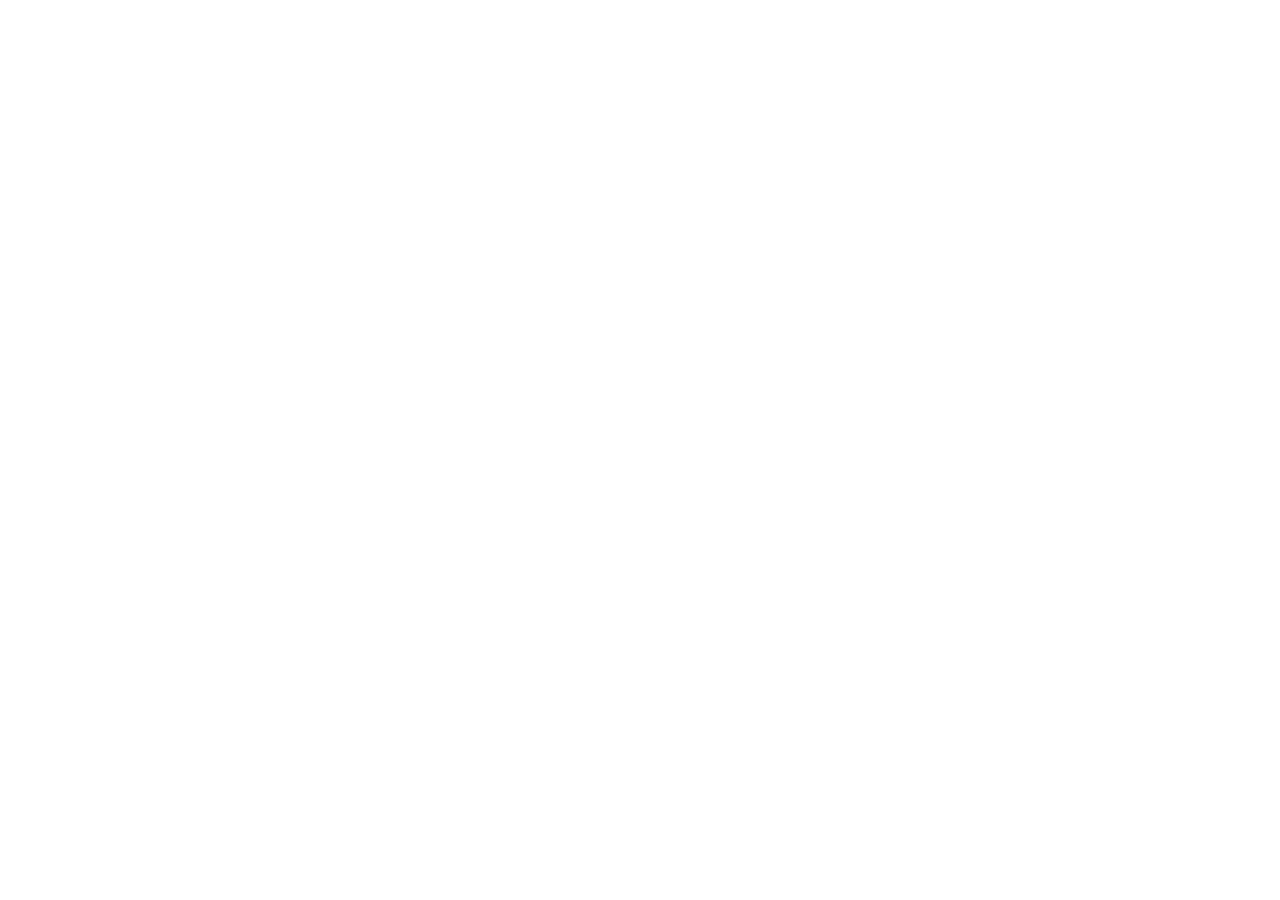
==== index.html @ 4c998320 "Limpia archivos base" ====
<!DOCTYPE html>
<html lang="es">
<head>
  <meta charset="UTF-8">
  <meta name="viewport" content="width=device-width, initial-scale=1.0">
  <title>ApexDroid</title>
  <link rel="stylesheet" href="css/styles.css">
  <script src="js/main.js" defer></script>
</head>
<body>
  <a class="skip-link" href="#contenido">Saltar al contenido</a>

  <header class="site-header"></header>

  <main id="contenido"></main>

  <footer class="site-footer"></footer>
</body>
</html>
---- css/styles.css ----
* {
  box-sizing: border-box;
}

html {
  scroll-behavior: smooth;
}

body {
  margin: 0;
}

.skip-link {
  position: absolute;
  left: -9999px;
}

.skip-link:focus {
  left: 1rem;
  top: 1rem;
  z-index: 10;
}
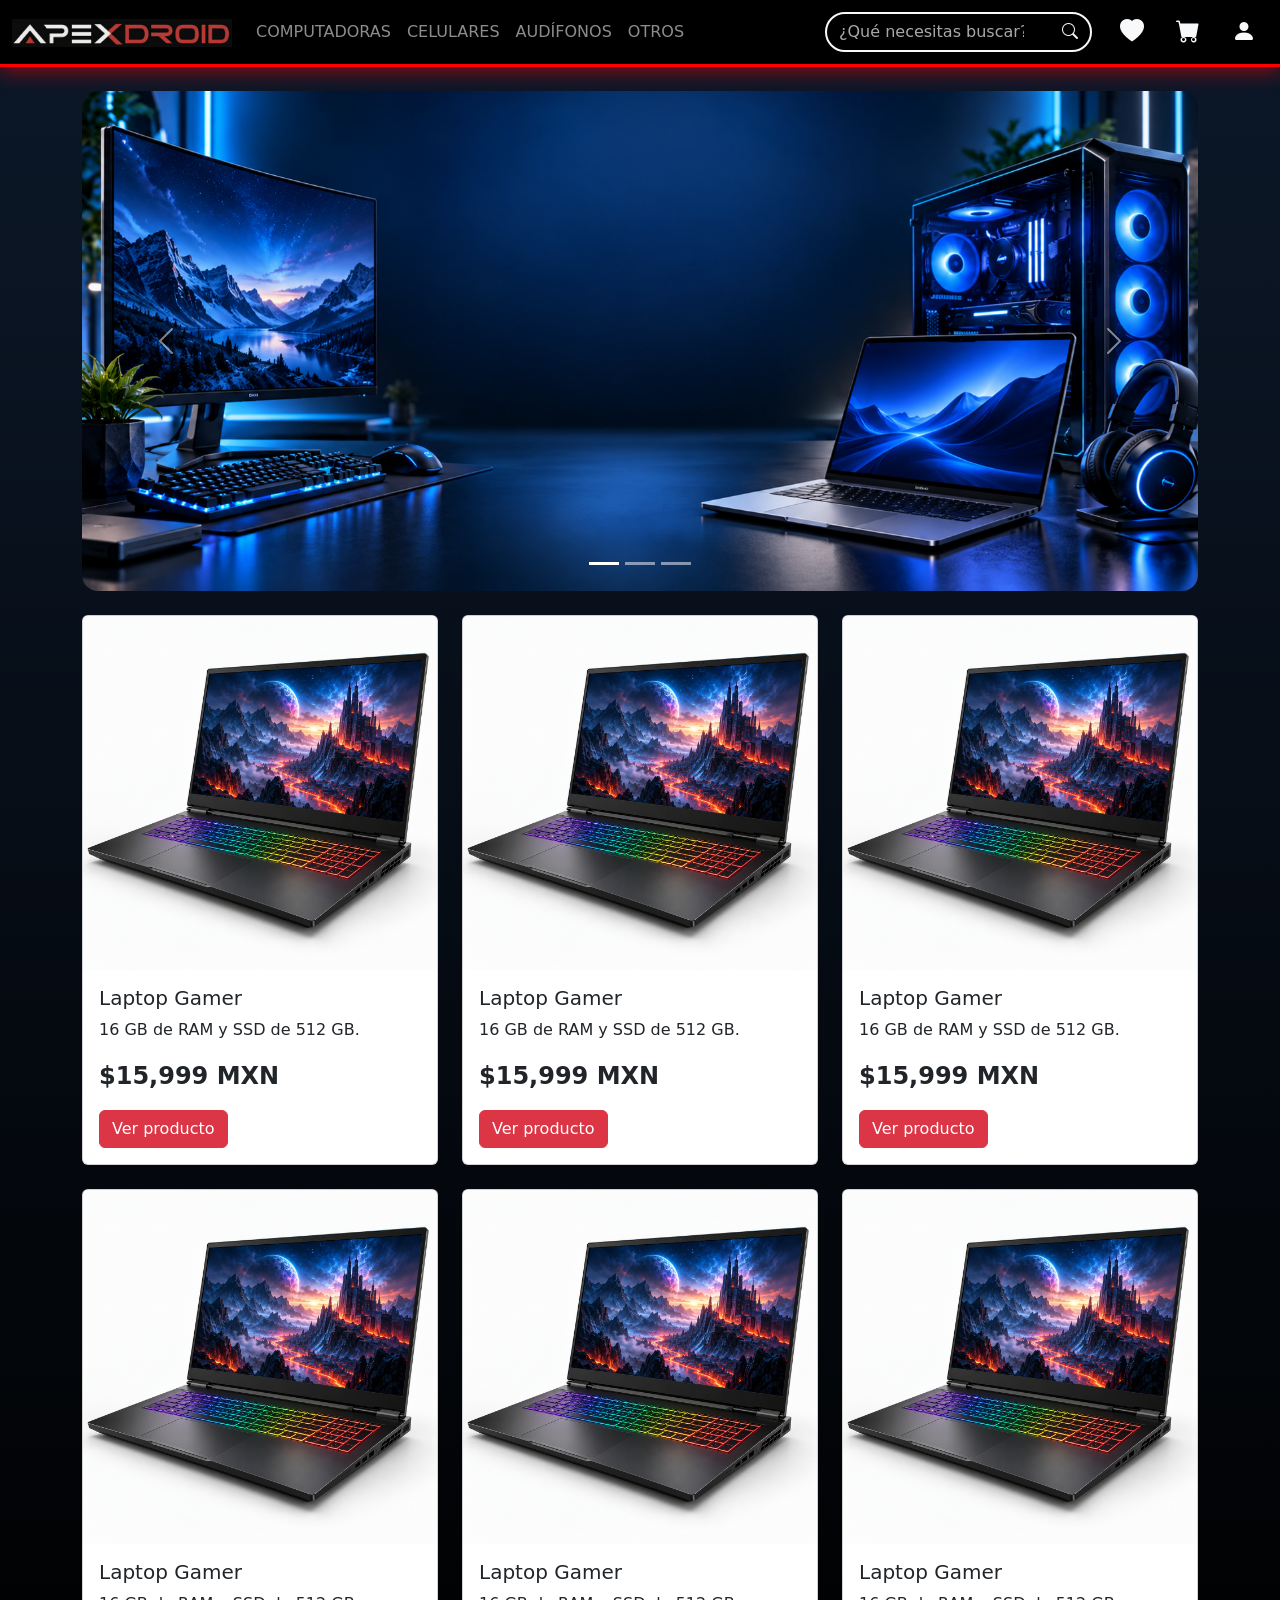
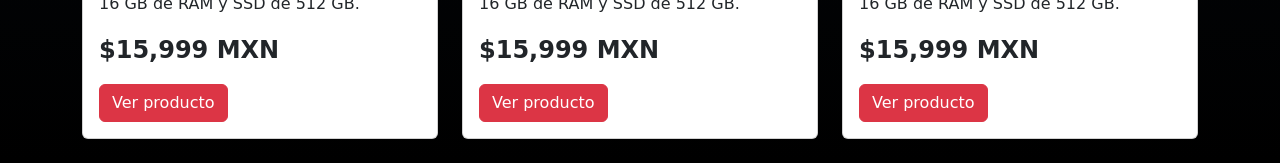
==== commit 816236a9: "subiendo mi parte..." ====
--- a/index.html
+++ b/index.html
@@ -3,17 +3,239 @@
 <head>
   <meta charset="UTF-8">
   <meta name="viewport" content="width=device-width, initial-scale=1.0">
-  <title>ApexDroid</title>
+  <title>Productos | ApexDroid</title>
+  <link href="https://cdn.jsdelivr.net/npm/bootstrap@5.3.8/dist/css/bootstrap.min.css" rel="stylesheet">
+  <link rel="stylesheet" href="https://cdn.jsdelivr.net/npm/bootstrap-icons@1.13.1/font/bootstrap-icons.min.css">
   <link rel="stylesheet" href="css/styles.css">
-  <script src="js/main.js" defer></script>
+  <link rel="stylesheet" href="css/principal.css">
+  <link rel="stylesheet" href="css/producto.css">
+  <link rel="stylesheet" href="css/carrito.css">
+  <link rel="stylesheet" href="css/direccion.css">
+  <link rel="stylesheet" href="css/metodo-pago.css">
+  <link rel="stylesheet" href="css/favoritos.css">
+  <link rel="stylesheet" href="css/cuenta.css">
 </head>
-<body>
-  <a class="skip-link" href="#contenido">Saltar al contenido</a>
-
-  <header class="site-header"></header>
-
-  <main id="contenido"></main>
-
-  <footer class="site-footer"></footer>
+<body class="pagina-principal">
+
+  <!-- Encabezado y menú -->
+  <header class="encabezado sticky-top">
+    <nav class="navbar navbar-expand-lg" data-bs-theme="dark">
+      <div class="container-fluid">
+
+        <a class="navbar-brand" href="index.html">
+          <img src="assets/img/logo.png" alt="ApexDroid" width="220">
+        </a>
+
+        <button class="navbar-toggler" type="button" data-bs-toggle="collapse" data-bs-target="#menuPrincipal">
+          <span class="navbar-toggler-icon"></span>
+        </button>
+
+        <div class="collapse navbar-collapse" id="menuPrincipal">
+
+          <div class="navbar-nav">
+            <button type="button" class="nav-link">COMPUTADORAS</button>
+            <button type="button" class="nav-link">CELULARES</button>
+            <button type="button" class="nav-link">AUDÍFONOS</button>
+            <button type="button" class="nav-link">OTROS</button>
+          </div>
+
+          <form class="d-flex ms-lg-auto my-3 my-lg-0" id="formulario-busqueda">
+            <div class="input-group flex-nowrap border border-2 border-light rounded-pill">
+              <input class="form-control bg-transparent text-white border-0 rounded-start-pill"
+                     type="search"
+                     id="buscar-producto"
+                     placeholder="¿Qué necesitas buscar?">
+              <button class="btn btn-outline-light border-0 rounded-end-pill" type="submit">
+                <i class="bi bi-search"></i>
+              </button>
+            </div>
+          </form>
+
+          <div class="d-flex align-items-center gap-2 ms-xl-3">
+
+            <button class="btn btn-outline-light border-0 fs-4"
+                    type="button"
+                    id="btn-favoritos"
+                    data-bs-toggle="modal"
+                    data-bs-target="#miVentana"
+                    onclick="abrir('ventanas/favoritos.html')">
+              <i class="bi bi-heart-fill"></i>
+            </button>
+
+            <button class="btn btn-outline-light border-0 fs-4"
+                    type="button"
+                    id="btn-carrito"
+                    data-bs-toggle="modal"
+                    data-bs-target="#miVentana"
+                    onclick="abrir('ventanas/carrito.html')">
+              <i class="bi bi-cart-fill"></i>
+            </button>
+
+            <button class="btn btn-outline-light border-0 fs-4"
+                    type="button"
+                    id="btn-cuenta"
+                    data-bs-toggle="modal"
+                    data-bs-target="#miVentana"
+                    onclick="abrir('ventanas/cuenta.html')">
+              <i class="bi bi-person-fill"></i>
+            </button>
+
+          </div>
+        </div>
+      </div>
+    </nav>
+  </header>
+
+  <main id="contenido">
+
+    <!-- Carrusel principal -->
+    <section class="container my-4">
+      <div id="carruselPrincipal" class="carousel slide">
+
+        <div class="carousel-indicators">
+          <button type="button" data-bs-target="#carruselPrincipal" data-bs-slide-to="0" class="active"></button>
+          <button type="button" data-bs-target="#carruselPrincipal" data-bs-slide-to="1"></button>
+          <button type="button" data-bs-target="#carruselPrincipal" data-bs-slide-to="2"></button>
+        </div>
+
+        <div class="carousel-inner rounded-4">
+          <div class="carousel-item active">
+            <img src="assets/img/img1carrusel.png" class="d-block w-100" alt="Promoción 1">
+          </div>
+          <div class="carousel-item">
+            <img src="assets/img/img2carrusel.png" class="d-block w-100" alt="Promoción 2">
+          </div>
+          <div class="carousel-item">
+            <img src="assets/img/img3carrusel.png" class="d-block w-100" alt="Promoción 3">
+          </div>
+        </div>
+
+        <button class="carousel-control-prev" type="button" data-bs-target="#carruselPrincipal" data-bs-slide="prev">
+          <span class="carousel-control-prev-icon"></span>
+        </button>
+
+        <button class="carousel-control-next" type="button" data-bs-target="#carruselPrincipal" data-bs-slide="next">
+          <span class="carousel-control-next-icon"></span>
+        </button>
+
+      </div>
+    </section>
+
+    <nav id="categorias">
+    </nav>
+
+    <!-- Sección de productos -->
+    <section id="productos" class="container my-4">
+
+      <div class="row row-cols-1 row-cols-md-2 row-cols-lg-3 g-4">
+
+        <div class="col">
+          <div class="card h-100">
+            <img src="assets/img/productos/producto1.png" class="card-img-top" alt="Laptop Gamer">
+            <div class="card-body">
+              <h5 class="card-title">Laptop Gamer</h5>
+              <p class="card-text">16 GB de RAM y SSD de 512 GB.</p>
+              <p class="fs-4 fw-bold">$15,999 MXN</p>
+              <button type="button" class="btn btn-danger">Ver producto</button>
+            </div>
+          </div>
+        </div>
+
+        <div class="col">
+          <div class="card h-100">
+            <img src="assets/img/productos/producto1.png" class="card-img-top" alt="Laptop Gamer">
+            <div class="card-body">
+              <h5 class="card-title">Laptop Gamer</h5>
+              <p class="card-text">16 GB de RAM y SSD de 512 GB.</p>
+              <p class="fs-4 fw-bold">$15,999 MXN</p>
+              <button type="button" class="btn btn-danger">Ver producto</button>
+            </div>
+          </div>
+        </div>
+
+        <div class="col">
+          <div class="card h-100">
+            <img src="assets/img/productos/producto1.png" class="card-img-top" alt="Laptop Gamer">
+            <div class="card-body">
+              <h5 class="card-title">Laptop Gamer</h5>
+              <p class="card-text">16 GB de RAM y SSD de 512 GB.</p>
+              <p class="fs-4 fw-bold">$15,999 MXN</p>
+              <button type="button" class="btn btn-danger">Ver producto</button>
+            </div>
+          </div>
+        </div>
+
+        <div class="col">
+          <div class="card h-100">
+            <img src="assets/img/productos/producto1.png" class="card-img-top" alt="Laptop Gamer">
+            <div class="card-body">
+              <h5 class="card-title">Laptop Gamer</h5>
+              <p class="card-text">16 GB de RAM y SSD de 512 GB.</p>
+              <p class="fs-4 fw-bold">$15,999 MXN</p>
+              <button type="button" class="btn btn-danger">Ver producto</button>
+            </div>
+          </div>
+        </div>
+
+        <div class="col">
+          <div class="card h-100">
+            <img src="assets/img/productos/producto1.png" class="card-img-top" alt="Laptop Gamer">
+            <div class="card-body">
+              <h5 class="card-title">Laptop Gamer</h5>
+              <p class="card-text">16 GB de RAM y SSD de 512 GB.</p>
+              <p class="fs-4 fw-bold">$15,999 MXN</p>
+              <button type="button" class="btn btn-danger">Ver producto</button>
+            </div>
+          </div>
+        </div>
+
+        <div class="col">
+          <div class="card h-100">
+            <img src="assets/img/productos/producto1.png" class="card-img-top" alt="Laptop Gamer">
+            <div class="card-body">
+              <h5 class="card-title">Laptop Gamer</h5>
+              <p class="card-text">16 GB de RAM y SSD de 512 GB.</p>
+              <p class="fs-4 fw-bold">$15,999 MXN</p>
+              <button type="button" class="btn btn-danger">Ver producto</button>
+            </div>
+          </div>
+        </div>
+
+      </div>
+    </section>
+
+    <section id="computadoras">
+    </section>
+
+    <section id="perifericos">
+    </section>
+
+    <!-- Modal de Bootstrap para mostrar las ventanas -->
+    <div id="ventanas">
+      <div class="modal fade" id="miVentana" tabindex="-1">
+        <div class="modal-dialog modal-xl modal-dialog-centered">
+          <div class="modal-content ventana">
+            <div class="text-end">
+              <button type="button" class="btn-close" data-bs-dismiss="modal"></button>
+            </div>
+            <iframe id="marco" src="" width="100%" height="500"></iframe>
+          </div>
+        </div>
+      </div>
+    </div>
+
+  </main>
+
+  <footer class="pie-pagina">
+  </footer>
+
+  <script src="https://cdn.jsdelivr.net/npm/bootstrap@5.3.8/dist/js/bootstrap.bundle.min.js"></script>
+  <script src="js/main.js"></script>
+  <script src="js/producto.js"></script>
+  <script src="js/carrito.js"></script>
+  <script src="js/direccion.js"></script>
+  <script src="js/metodo-pago.js"></script>
+  <script src="js/favoritos.js"></script>
+  <script src="js/cuenta.js"></script>
 </body>
 </html>
--- a/css/styles.css
+++ b/css/styles.css
@@ -1,22 +1,54 @@
-* {
-  box-sizing: border-box;
-}
+:root {
+  --color-fondo-azul: #0c1829;
+  --color-fondo-negro: #000;
+  --color-blanco: #fff;
+  --color-gris-claro: #e5e5e5;
 
-html {
-  scroll-behavior: smooth;
+  --color-rojo: #b30000;
+  --color-rojo-hover: #8a0000;
+  --color-rojo-brillo: #ff0000;
+
+  --color-azul: #2563eb;
+  --color-azul-hover: #1d4ed8;
+  --color-azul-neon: #001aff;
+  --color-azul-marino: #000b5c;
+
+  --color-texto-blanco: #fff;
+  --color-texto-oscuro: #111;
+  --color-texto-gris: #666;
+  --color-borde-gris: #ccc;
+
+  --color-azul-claro: #dbe7fb;
+  --color-precio-oferta: #f97300;
+  --color-entrega: #008a3e;
+  --color-fondo-panel: #f0f0f0;
+  --color-texto-gris-claro: #b8b8b8;
+
+  --fuente-principal: system-ui, -apple-system, sans-serif;
 }
 
 body {
   margin: 0;
+  min-height: 100vh;
+  background: linear-gradient(
+    180deg,
+    var(--color-fondo-azul),
+    var(--color-fondo-negro)
+  );
+  color: var(--color-texto-blanco);
+  font-family: var(--fuente-principal);
 }
 
-.skip-link {
-  position: absolute;
-  left: -9999px;
+/* Encabezado superior */
+.encabezado {
+  background-color: var(--color-fondo-negro);
+  border-bottom: 3px solid var(--color-rojo-brillo);
+  box-shadow: 0 5px 18px rgba(255, 0, 0, 0.5);
 }
 
-.skip-link:focus {
-  left: 1rem;
-  top: 1rem;
-  z-index: 10;
+.ventana {
+  background-color: var(--color-blanco);
+  color: var(--color-texto-oscuro);
+  border-radius: 20px;
+  padding: 20px;
 }
--- a/css/principal.css
+++ b/css/principal.css
@@ -0,0 +1,7 @@
+.pagina-principal {
+}
+
+#carruselPrincipal .carousel-item img {
+  height: 500px;
+  object-fit: cover;
+}
--- a/css/producto.css
+++ b/css/producto.css
@@ -0,0 +1,2 @@
+.ventana-producto {
+}
--- a/css/carrito.css
+++ b/css/carrito.css
@@ -0,0 +1,2 @@
+.ventana-carrito {
+}
--- a/css/direccion.css
+++ b/css/direccion.css
@@ -0,0 +1,2 @@
+.ventana-direccion {
+}
--- a/css/metodo-pago.css
+++ b/css/metodo-pago.css
@@ -0,0 +1,2 @@
+.ventana-metodo-pago {
+}
--- a/css/favoritos.css
+++ b/css/favoritos.css
@@ -0,0 +1,2 @@
+.ventana-favoritos {
+}
--- a/css/cuenta.css
+++ b/css/cuenta.css
@@ -0,0 +1,2 @@
+.ventana-cuenta {
+}
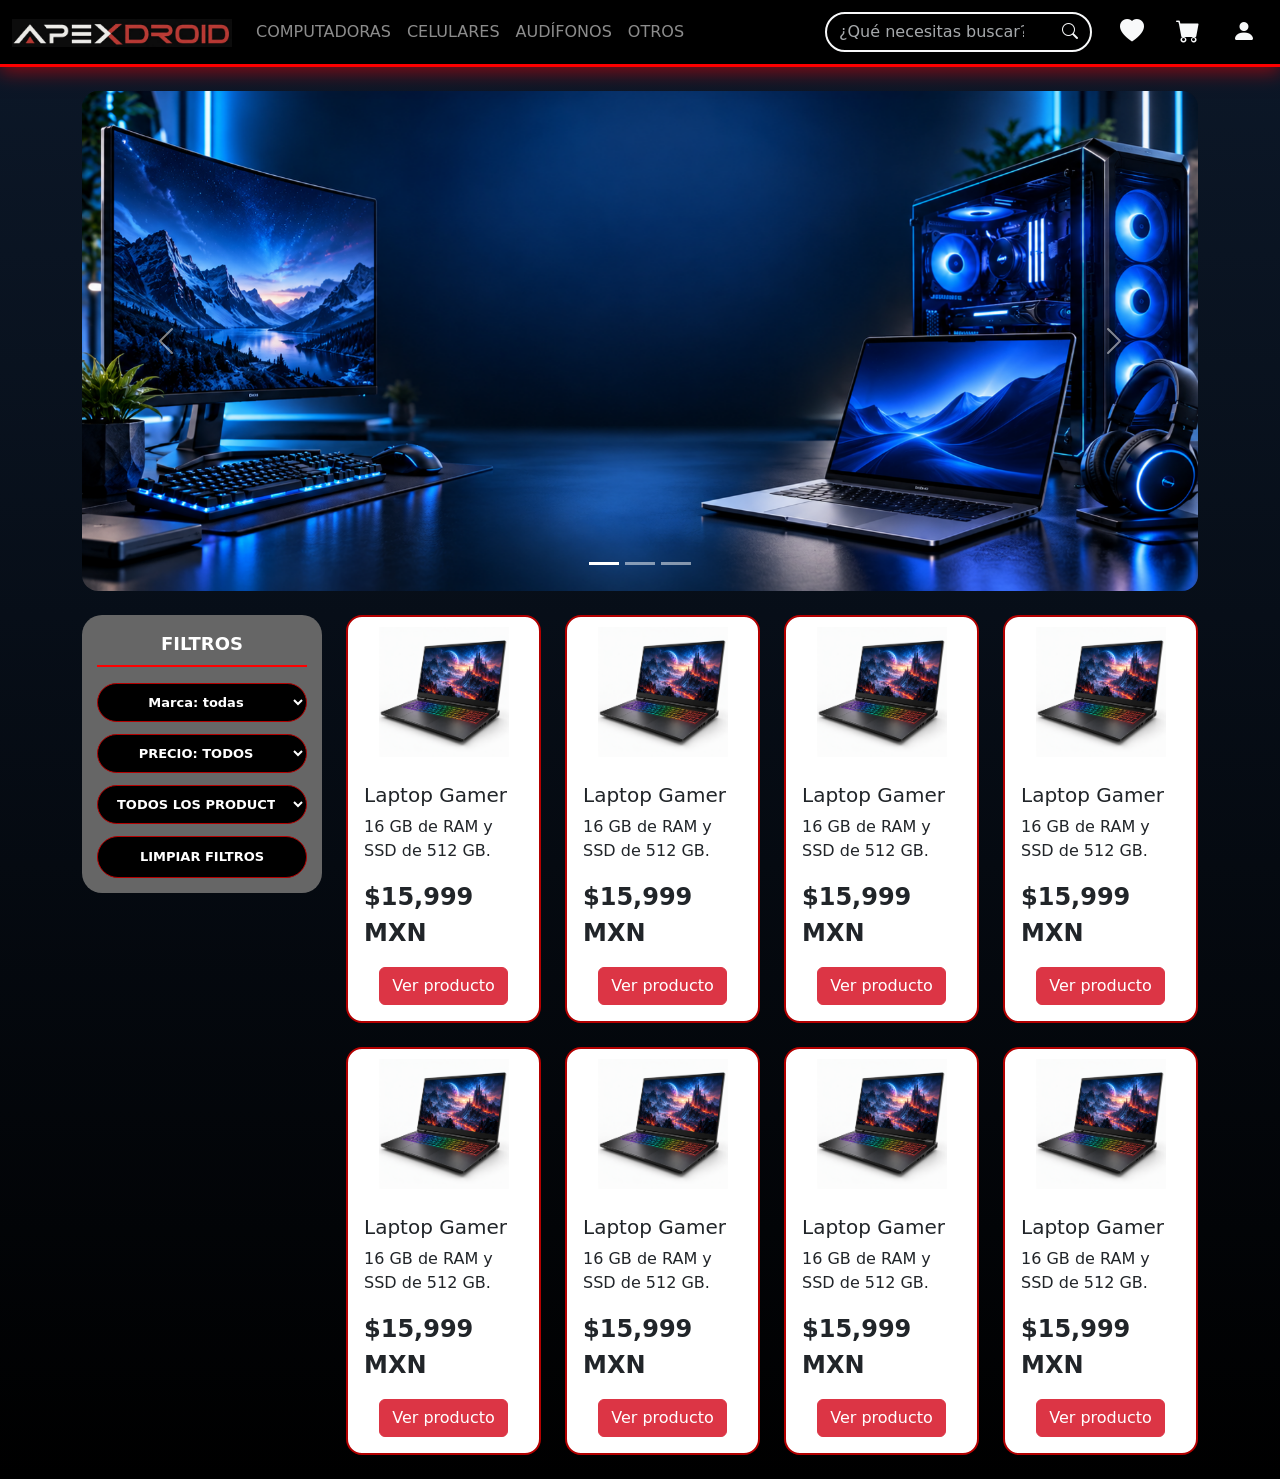
==== commit 52037033: "acomodando filtros y ventana de cuenta..." ====
--- a/index.html
+++ b/index.html
@@ -8,12 +8,6 @@
   <link rel="stylesheet" href="https://cdn.jsdelivr.net/npm/bootstrap-icons@1.13.1/font/bootstrap-icons.min.css">
   <link rel="stylesheet" href="css/styles.css">
   <link rel="stylesheet" href="css/principal.css">
-  <link rel="stylesheet" href="css/producto.css">
-  <link rel="stylesheet" href="css/carrito.css">
-  <link rel="stylesheet" href="css/direccion.css">
-  <link rel="stylesheet" href="css/metodo-pago.css">
-  <link rel="stylesheet" href="css/favoritos.css">
-  <link rel="stylesheet" href="css/cuenta.css">
 </head>
 <body class="pagina-principal">
 
@@ -121,13 +115,71 @@
       </div>
     </section>
 
+    <section id="productos" class="container my-4 d-lg-flex gap-4 align-items-start">
+
     <nav id="categorias">
+      <div class="titulo-filtro">FILTROS</div>
+
+      <!--Aqui vamos a agrear los filtros-->
+
+      <!--Marca-->  
+
+      <select class="btn-filtro" id="filtro-marca">
+        <option value="todos">Marca: todas</option>
+        <option value="asus">ASUS</option>
+        <option value="lenovo">LENOVO</option>
+        <option value="nvidia">NVIDIA</option>
+        <option value="corsair">CORSAIR</option>
+      </select>
+
+      <!--PRECIO-->
+
+      <select class="btn-filtro" id="filtro-precio">
+        <option value="todos">PRECIO: TODOS</option>
+        <option value="bajo">Menos de $5,000</option>
+        <option value="medio">$5,000 - $15,000</option>
+        <option value="alto">Más de $15,000</option>
+      </select>
+
+
+      <!--Oferta-->
+
+      <select class="btn-filtro" id="filtro-oferta">
+        <option value="">TODOS LOS PRODUCTOS</option>
+        <option value="">CON DESCUENTO</option>
+      </select>
+
+      <button type="button" class="btn-filtro">LIMPIAR FILTROS</button>
     </nav>
 
     <!-- Sección de productos -->
-    <section id="productos" class="container my-4">
-
-      <div class="row row-cols-1 row-cols-md-2 row-cols-lg-3 g-4">
+    
+
+      <div class="row row-cols-1 row-cols-md-2 row-cols-lg-4 g-4">
+
+        <div class="col">
+          <div class="card h-100">
+            <img src="assets/img/productos/producto1.png" class="card-img-top" alt="Laptop Gamer">
+            <div class="card-body">
+              <h5 class="card-title">Laptop Gamer</h5>
+              <p class="card-text">16 GB de RAM y SSD de 512 GB.</p>
+              <p class="fs-4 fw-bold">$15,999 MXN</p>
+              <button type="button" class="btn btn-danger">Ver producto</button>
+            </div>
+          </div>
+        </div>
+
+        <div class="col">
+          <div class="card h-100">
+            <img src="assets/img/productos/producto1.png" class="card-img-top" alt="Laptop Gamer">
+            <div class="card-body">
+              <h5 class="card-title">Laptop Gamer</h5>
+              <p class="card-text">16 GB de RAM y SSD de 512 GB.</p>
+              <p class="fs-4 fw-bold">$15,999 MXN</p>
+              <button type="button" class="btn btn-danger">Ver producto</button>
+            </div>
+          </div>
+        </div>
 
         <div class="col">
           <div class="card h-100">
@@ -218,7 +270,7 @@
             <div class="text-end">
               <button type="button" class="btn-close" data-bs-dismiss="modal"></button>
             </div>
-            <iframe id="marco" src="" width="100%" height="500"></iframe>
+            <iframe id="marco" src="" width="100%" height="560"></iframe>
           </div>
         </div>
       </div>
@@ -231,11 +283,5 @@
 
   <script src="https://cdn.jsdelivr.net/npm/bootstrap@5.3.8/dist/js/bootstrap.bundle.min.js"></script>
   <script src="js/main.js"></script>
-  <script src="js/producto.js"></script>
-  <script src="js/carrito.js"></script>
-  <script src="js/direccion.js"></script>
-  <script src="js/metodo-pago.js"></script>
-  <script src="js/favoritos.js"></script>
-  <script src="js/cuenta.js"></script>
 </body>
 </html>
--- a/css/styles.css
+++ b/css/styles.css
@@ -47,7 +47,7 @@
 }
 
 .ventana {
-  background-color: var(--color-blanco);
+  background: var(--color-blanco);
   color: var(--color-texto-oscuro);
   border-radius: 20px;
   padding: 20px;
--- a/css/principal.css
+++ b/css/principal.css
@@ -5,3 +5,59 @@
   height: 500px;
   object-fit: cover;
 }
+
+
+#categorias{
+    background-color: var(--color-texto-gris);
+    border-radius: 20px;
+    padding: 15px;
+    width: 240px;
+    display: flex;
+    flex-direction: column;
+    gap: 12px;
+    
+}
+
+.titulo-filtro{
+    color: var(--color-texto-blanco);
+    font-size: 18px;
+    font-weight: bold;
+    text-align: center;
+    border-bottom: 2px solid var(--color-rojo-brillo);
+    padding-bottom: 8px;
+    margin-bottom: 4px;
+}
+
+.btn-filtro{
+    background-color: var(--color-fondo-negro);
+    color: var(--color-texto-blanco);
+    border: 1.5px solid var(--color-rojo);
+    border-radius: 50px;
+    padding: 10px 15px;
+    font-weight: bold;
+    font-size: 13px;
+    text-align: center;
+}
+
+#productos .card-img-top {
+  height: 150px;
+  object-fit: contain;
+  padding: 10px;
+}
+
+#productos .card-body .btn{
+    display: block;
+    margin: 0 auto;
+}
+
+#productos .card {
+  border: 2px solid var(--color-rojo);
+  border-radius: 16px;
+  transition: 0.3s;
+}
+
+#productos .card:hover {
+  transform: translateY(-6px);
+  box-shadow: 0 8px 20px var(--color-rojo-brillo);
+  border-color: var(--color-rojo-brillo);
+}
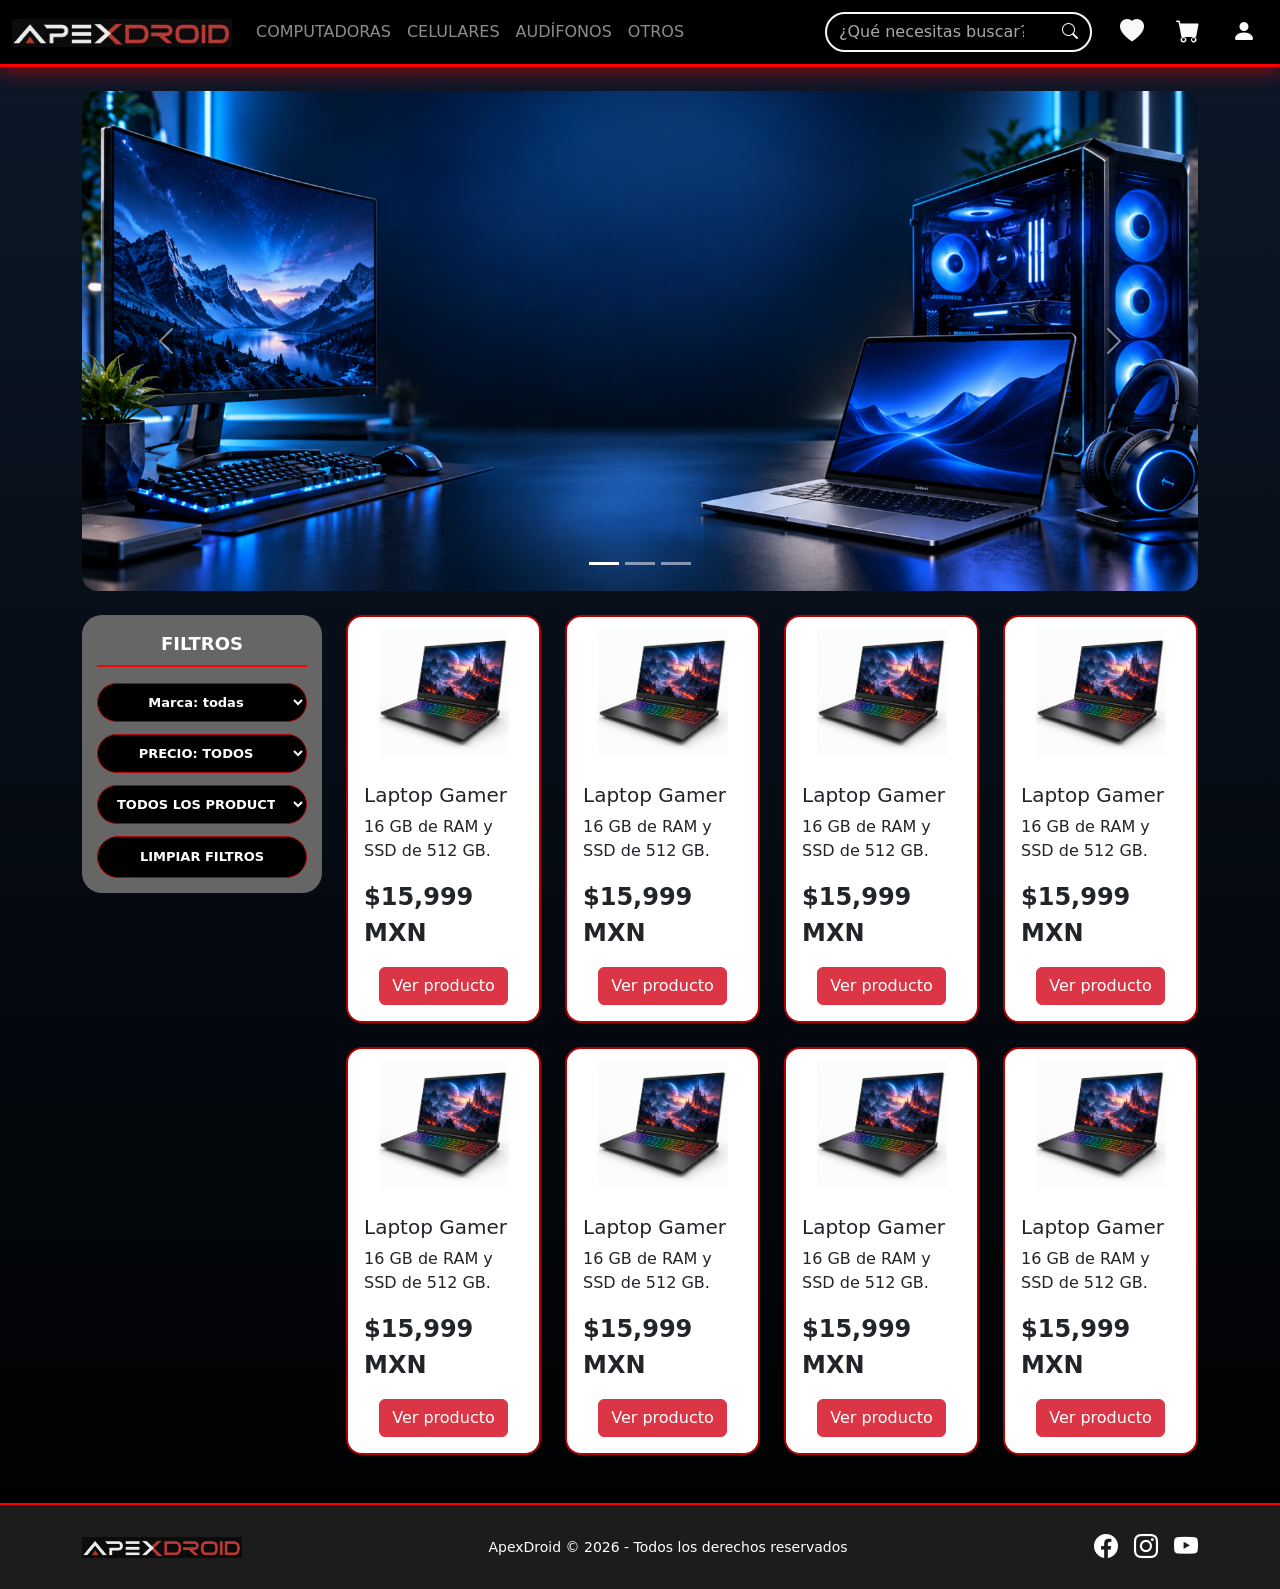
==== commit ba52c43b: "terminando mis pantallas..." ====
--- a/index.html
+++ b/index.html
@@ -2,48 +2,48 @@
 <html lang="es">
 <head>
   <meta charset="UTF-8">
-  <meta name="viewport" content="width=device-width, initial-scale=1.0">
+    <meta name="viewport" content="width=device-width, initial-scale=1.0">
   <title>Productos | ApexDroid</title>
   <link href="https://cdn.jsdelivr.net/npm/bootstrap@5.3.8/dist/css/bootstrap.min.css" rel="stylesheet">
-  <link rel="stylesheet" href="https://cdn.jsdelivr.net/npm/bootstrap-icons@1.13.1/font/bootstrap-icons.min.css">
+    <link rel="stylesheet" href="https://cdn.jsdelivr.net/npm/bootstrap-icons@1.13.1/font/bootstrap-icons.min.css">
   <link rel="stylesheet" href="css/styles.css">
   <link rel="stylesheet" href="css/principal.css">
 </head>
 <body class="pagina-principal">
 
-  <!-- Encabezado y menú -->
   <header class="encabezado sticky-top">
-    <nav class="navbar navbar-expand-lg" data-bs-theme="dark">
+      <nav class="navbar navbar-expand-lg" data-bs-theme="dark">
       <div class="container-fluid">
 
         <a class="navbar-brand" href="index.html">
-          <img src="assets/img/logo.png" alt="ApexDroid" width="220">
+            <img src="assets/img/logo.png" alt="ApexDroid" width="220">
         </a>
 
         <button class="navbar-toggler" type="button" data-bs-toggle="collapse" data-bs-target="#menuPrincipal">
-          <span class="navbar-toggler-icon"></span>
+            <span class="navbar-toggler-icon"></span>
         </button>
 
-        <div class="collapse navbar-collapse" id="menuPrincipal">
+          <div class="collapse navbar-collapse" id="menuPrincipal">
 
           <div class="navbar-nav">
-            <button type="button" class="nav-link">COMPUTADORAS</button>
+              <button type="button" class="nav-link">COMPUTADORAS</button>
             <button type="button" class="nav-link">CELULARES</button>
-            <button type="button" class="nav-link">AUDÍFONOS</button>
+              <button type="button" class="nav-link">AUDÍFONOS</button>
             <button type="button" class="nav-link">OTROS</button>
           </div>
 
           <form class="d-flex ms-lg-auto my-3 my-lg-0" id="formulario-busqueda">
-            <div class="input-group flex-nowrap border border-2 border-light rounded-pill">
+              <div class="input-group flex-nowrap border border-2 border-light rounded-pill">
               <input class="form-control bg-transparent text-white border-0 rounded-start-pill"
                      type="search"
                      id="buscar-producto"
                      placeholder="¿Qué necesitas buscar?">
-              <button class="btn btn-outline-light border-0 rounded-end-pill" type="submit">
+                <button class="btn btn-outline-light border-0 rounded-end-pill" type="submit">
                 <i class="bi bi-search"></i>
               </button>
             </div>
           </form>
+
 
           <div class="d-flex align-items-center gap-2 ms-xl-3">
 
@@ -53,10 +53,10 @@
                     data-bs-toggle="modal"
                     data-bs-target="#miVentana"
                     onclick="abrir('ventanas/favoritos.html')">
-              <i class="bi bi-heart-fill"></i>
+                <i class="bi bi-heart-fill"></i>
             </button>
 
-            <button class="btn btn-outline-light border-0 fs-4"
+              <button class="btn btn-outline-light border-0 fs-4"
                     type="button"
                     id="btn-carrito"
                     data-bs-toggle="modal"
@@ -71,7 +71,7 @@
                     data-bs-toggle="modal"
                     data-bs-target="#miVentana"
                     onclick="abrir('ventanas/cuenta.html')">
-              <i class="bi bi-person-fill"></i>
+                <i class="bi bi-person-fill"></i>
             </button>
 
           </div>
@@ -80,54 +80,55 @@
     </nav>
   </header>
 
+
   <main id="contenido">
 
-    <!-- Carrusel principal -->
     <section class="container my-4">
-      <div id="carruselPrincipal" class="carousel slide">
+        <div id="carruselPrincipal" class="carousel slide">
 
         <div class="carousel-indicators">
-          <button type="button" data-bs-target="#carruselPrincipal" data-bs-slide-to="0" class="active"></button>
+            <button type="button" data-bs-target="#carruselPrincipal" data-bs-slide-to="0" class="active"></button>
           <button type="button" data-bs-target="#carruselPrincipal" data-bs-slide-to="1"></button>
-          <button type="button" data-bs-target="#carruselPrincipal" data-bs-slide-to="2"></button>
+            <button type="button" data-bs-target="#carruselPrincipal" data-bs-slide-to="2"></button>
         </div>
 
         <div class="carousel-inner rounded-4">
           <div class="carousel-item active">
-            <img src="assets/img/img1carrusel.png" class="d-block w-100" alt="Promoción 1">
+              <img src="assets/img/img1carrusel.png" class="d-block w-100" alt="Promoción 1">
+          </div>
+            <div class="carousel-item">
+            <img src="assets/img/img2carrusel.png" class="d-block w-100" alt="Promoción 2">
           </div>
           <div class="carousel-item">
-            <img src="assets/img/img2carrusel.png" class="d-block w-100" alt="Promoción 2">
-          </div>
-          <div class="carousel-item">
-            <img src="assets/img/img3carrusel.png" class="d-block w-100" alt="Promoción 3">
-          </div>
-        </div>
-
-        <button class="carousel-control-prev" type="button" data-bs-target="#carruselPrincipal" data-bs-slide="prev">
+              <img src="assets/img/img3carrusel.png" class="d-block w-100" alt="Promoción 3">
+          </div>
+        </div>
+
+          <button class="carousel-control-prev" type="button" data-bs-target="#carruselPrincipal" data-bs-slide="prev">
           <span class="carousel-control-prev-icon"></span>
         </button>
 
         <button class="carousel-control-next" type="button" data-bs-target="#carruselPrincipal" data-bs-slide="next">
-          <span class="carousel-control-next-icon"></span>
+            <span class="carousel-control-next-icon"></span>
         </button>
 
       </div>
     </section>
 
+
     <section id="productos" class="container my-4 d-lg-flex gap-4 align-items-start">
 
     <nav id="categorias">
-      <div class="titulo-filtro">FILTROS</div>
+        <div class="titulo-filtro">FILTROS</div>
 
       <!--Aqui vamos a agrear los filtros-->
 
       <!--Marca-->  
 
       <select class="btn-filtro" id="filtro-marca">
-        <option value="todos">Marca: todas</option>
+          <option value="todos">Marca: todas</option>
         <option value="asus">ASUS</option>
-        <option value="lenovo">LENOVO</option>
+          <option value="lenovo">LENOVO</option>
         <option value="nvidia">NVIDIA</option>
         <option value="corsair">CORSAIR</option>
       </select>
@@ -136,20 +137,20 @@
 
       <select class="btn-filtro" id="filtro-precio">
         <option value="todos">PRECIO: TODOS</option>
-        <option value="bajo">Menos de $5,000</option>
+          <option value="bajo">Menos de $5,000</option>
         <option value="medio">$5,000 - $15,000</option>
-        <option value="alto">Más de $15,000</option>
+          <option value="alto">Más de $15,000</option>
       </select>
 
 
       <!--Oferta-->
 
       <select class="btn-filtro" id="filtro-oferta">
-        <option value="">TODOS LOS PRODUCTOS</option>
+          <option value="">TODOS LOS PRODUCTOS</option>
         <option value="">CON DESCUENTO</option>
       </select>
 
-      <button type="button" class="btn-filtro">LIMPIAR FILTROS</button>
+        <button type="button" class="btn-filtro">LIMPIAR FILTROS</button>
     </nav>
 
     <!-- Sección de productos -->
@@ -158,13 +159,75 @@
       <div class="row row-cols-1 row-cols-md-2 row-cols-lg-4 g-4">
 
         <div class="col">
+            <div class="card h-100">
+            <img src="assets/img/productos/producto1.png" class="card-img-top" alt="Laptop Gamer">
+              <div class="card-body">
+              <h5 class="card-title">Laptop Gamer</h5>
+                <p class="card-text">16 GB de RAM y SSD de 512 GB.</p>
+              <p class="fs-4 fw-bold">$15,999 MXN</p>
+              <button type="button" class="btn btn-danger" data-bs-toggle="modal" data-bs-target="#miVentana" onclick="abrir('ventanas/producto.html')">Ver producto</button>
+            </div>
+          </div>
+        </div>
+
+        <div class="col">
           <div class="card h-100">
-            <img src="assets/img/productos/producto1.png" class="card-img-top" alt="Laptop Gamer">
+              <img src="assets/img/productos/producto1.png" class="card-img-top" alt="Laptop Gamer">
+            <div class="card-body">
+                <h5 class="card-title">Laptop Gamer</h5>
+              <p class="card-text">16 GB de RAM y SSD de 512 GB.</p>
+              <p class="fs-4 fw-bold">$15,999 MXN</p>
+                <button type="button" class="btn btn-danger" data-bs-toggle="modal" data-bs-target="#miVentana" onclick="abrir('ventanas/producto.html')">Ver producto</button>
+            </div>
+          </div>
+        </div>
+
+
+        <div class="col">
+          <div class="card h-100">
+            <img src="assets/img/productos/producto1.png" class="card-img-top" alt="Laptop Gamer">
+              <div class="card-body">
+              <h5 class="card-title">Laptop Gamer</h5>
+              <p class="card-text">16 GB de RAM y SSD de 512 GB.</p>
+                <p class="fs-4 fw-bold">$15,999 MXN</p>
+              <button type="button" class="btn btn-danger" data-bs-toggle="modal" data-bs-target="#miVentana" onclick="abrir('ventanas/producto.html')">Ver producto</button>
+            </div>
+          </div>
+        </div>
+
+        <div class="col">
+            <div class="card h-100">
+            <img src="assets/img/productos/producto1.png" class="card-img-top" alt="Laptop Gamer">
+            <div class="card-body">
+                <h5 class="card-title">Laptop Gamer</h5>
+              <p class="card-text">16 GB de RAM y SSD de 512 GB.</p>
+                <p class="fs-4 fw-bold">$15,999 MXN</p>
+              <button type="button" class="btn btn-danger" data-bs-toggle="modal" data-bs-target="#miVentana" onclick="abrir('ventanas/producto.html')">Ver producto</button>
+            </div>
+          </div>
+        </div>
+
+
+        <div class="col">
+          <div class="card h-100">
+              <img src="assets/img/productos/producto1.png" class="card-img-top" alt="Laptop Gamer">
             <div class="card-body">
               <h5 class="card-title">Laptop Gamer</h5>
-              <p class="card-text">16 GB de RAM y SSD de 512 GB.</p>
+                <p class="card-text">16 GB de RAM y SSD de 512 GB.</p>
               <p class="fs-4 fw-bold">$15,999 MXN</p>
-              <button type="button" class="btn btn-danger">Ver producto</button>
+              <button type="button" class="btn btn-danger" data-bs-toggle="modal" data-bs-target="#miVentana" onclick="abrir('ventanas/producto.html')">Ver producto</button>
+            </div>
+          </div>
+        </div>
+
+        <div class="col">
+            <div class="card h-100">
+            <img src="assets/img/productos/producto1.png" class="card-img-top" alt="Laptop Gamer">
+              <div class="card-body">
+              <h5 class="card-title">Laptop Gamer</h5>
+              <p class="card-text">16 GB de RAM y SSD de 512 GB.</p>
+                <p class="fs-4 fw-bold">$15,999 MXN</p>
+              <button type="button" class="btn btn-danger" data-bs-toggle="modal" data-bs-target="#miVentana" onclick="abrir('ventanas/producto.html')">Ver producto</button>
             </div>
           </div>
         </div>
@@ -172,83 +235,23 @@
         <div class="col">
           <div class="card h-100">
             <img src="assets/img/productos/producto1.png" class="card-img-top" alt="Laptop Gamer">
+              <div class="card-body">
+                <h5 class="card-title">Laptop Gamer</h5>
+              <p class="card-text">16 GB de RAM y SSD de 512 GB.</p>
+              <p class="fs-4 fw-bold">$15,999 MXN</p>
+                <button type="button" class="btn btn-danger" data-bs-toggle="modal" data-bs-target="#miVentana" onclick="abrir('ventanas/producto.html')">Ver producto</button>
+            </div>
+          </div>
+        </div>
+
+        <div class="col">
+            <div class="card h-100">
+            <img src="assets/img/productos/producto1.png" class="card-img-top" alt="Laptop Gamer">
             <div class="card-body">
-              <h5 class="card-title">Laptop Gamer</h5>
-              <p class="card-text">16 GB de RAM y SSD de 512 GB.</p>
-              <p class="fs-4 fw-bold">$15,999 MXN</p>
-              <button type="button" class="btn btn-danger">Ver producto</button>
-            </div>
-          </div>
-        </div>
-
-        <div class="col">
-          <div class="card h-100">
-            <img src="assets/img/productos/producto1.png" class="card-img-top" alt="Laptop Gamer">
-            <div class="card-body">
-              <h5 class="card-title">Laptop Gamer</h5>
-              <p class="card-text">16 GB de RAM y SSD de 512 GB.</p>
-              <p class="fs-4 fw-bold">$15,999 MXN</p>
-              <button type="button" class="btn btn-danger">Ver producto</button>
-            </div>
-          </div>
-        </div>
-
-        <div class="col">
-          <div class="card h-100">
-            <img src="assets/img/productos/producto1.png" class="card-img-top" alt="Laptop Gamer">
-            <div class="card-body">
-              <h5 class="card-title">Laptop Gamer</h5>
-              <p class="card-text">16 GB de RAM y SSD de 512 GB.</p>
-              <p class="fs-4 fw-bold">$15,999 MXN</p>
-              <button type="button" class="btn btn-danger">Ver producto</button>
-            </div>
-          </div>
-        </div>
-
-        <div class="col">
-          <div class="card h-100">
-            <img src="assets/img/productos/producto1.png" class="card-img-top" alt="Laptop Gamer">
-            <div class="card-body">
-              <h5 class="card-title">Laptop Gamer</h5>
-              <p class="card-text">16 GB de RAM y SSD de 512 GB.</p>
-              <p class="fs-4 fw-bold">$15,999 MXN</p>
-              <button type="button" class="btn btn-danger">Ver producto</button>
-            </div>
-          </div>
-        </div>
-
-        <div class="col">
-          <div class="card h-100">
-            <img src="assets/img/productos/producto1.png" class="card-img-top" alt="Laptop Gamer">
-            <div class="card-body">
-              <h5 class="card-title">Laptop Gamer</h5>
-              <p class="card-text">16 GB de RAM y SSD de 512 GB.</p>
-              <p class="fs-4 fw-bold">$15,999 MXN</p>
-              <button type="button" class="btn btn-danger">Ver producto</button>
-            </div>
-          </div>
-        </div>
-
-        <div class="col">
-          <div class="card h-100">
-            <img src="assets/img/productos/producto1.png" class="card-img-top" alt="Laptop Gamer">
-            <div class="card-body">
-              <h5 class="card-title">Laptop Gamer</h5>
-              <p class="card-text">16 GB de RAM y SSD de 512 GB.</p>
-              <p class="fs-4 fw-bold">$15,999 MXN</p>
-              <button type="button" class="btn btn-danger">Ver producto</button>
-            </div>
-          </div>
-        </div>
-
-        <div class="col">
-          <div class="card h-100">
-            <img src="assets/img/productos/producto1.png" class="card-img-top" alt="Laptop Gamer">
-            <div class="card-body">
-              <h5 class="card-title">Laptop Gamer</h5>
-              <p class="card-text">16 GB de RAM y SSD de 512 GB.</p>
-              <p class="fs-4 fw-bold">$15,999 MXN</p>
-              <button type="button" class="btn btn-danger">Ver producto</button>
+                <h5 class="card-title">Laptop Gamer</h5>
+              <p class="card-text">16 GB de RAM y SSD de 512 GB.</p>
+                <p class="fs-4 fw-bold">$15,999 MXN</p>
+              <button type="button" class="btn btn-danger" data-bs-toggle="modal" data-bs-target="#miVentana" onclick="abrir('ventanas/producto.html')">Ver producto</button>
             </div>
           </div>
         </div>
@@ -262,13 +265,13 @@
     <section id="perifericos">
     </section>
 
-    <!-- Modal de Bootstrap para mostrar las ventanas -->
+
     <div id="ventanas">
-      <div class="modal fade" id="miVentana" tabindex="-1">
+        <div class="modal fade" id="miVentana" tabindex="-1">
         <div class="modal-dialog modal-xl modal-dialog-centered">
-          <div class="modal-content ventana">
+            <div class="modal-content ventana">
             <div class="text-end">
-              <button type="button" class="btn-close" data-bs-dismiss="modal"></button>
+                <button type="button" class="btn-close" data-bs-dismiss="modal"></button>
             </div>
             <iframe id="marco" src="" width="100%" height="560"></iframe>
           </div>
@@ -278,10 +281,24 @@
 
   </main>
 
-  <footer class="pie-pagina">
+
+  <footer class="pie-pagina py-4 mt-5">
+      <div class="container d-flex flex-wrap align-items-center justify-content-between">
+      <a href="index.html">
+          <img src="assets/img/logo.png" alt="ApexDroid" width="160">
+      </a>
+
+      <p class="small mb-0">ApexDroid &copy; 2026 - Todos los derechos reservados</p>
+
+        <div class="d-flex gap-3 fs-4">
+        <a href="https://www.facebook.com/" target="_blank"><i class="bi bi-facebook"></i></a>
+          <a href="https://www.instagram.com/" target="_blank"><i class="bi bi-instagram"></i></a>
+        <a href="https://www.youtube.com/" target="_blank"><i class="bi bi-youtube"></i></a>
+      </div>
+    </div>
   </footer>
 
   <script src="https://cdn.jsdelivr.net/npm/bootstrap@5.3.8/dist/js/bootstrap.bundle.min.js"></script>
-  <script src="js/main.js"></script>
+    <script src="js/main.js"></script>
 </body>
 </html>
--- a/css/styles.css
+++ b/css/styles.css
@@ -1,54 +1,83 @@
-:root {
+:root{
   --color-fondo-azul: #0c1829;
   --color-fondo-negro: #000;
+    --color-footer: #1c1c1c;
   --color-blanco: #fff;
   --color-gris-claro: #e5e5e5;
 
+
   --color-rojo: #b30000;
-  --color-rojo-hover: #8a0000;
+    --color-rojo-hover: #8a0000;
   --color-rojo-brillo: #ff0000;
 
   --color-azul: #2563eb;
   --color-azul-hover: #1d4ed8;
-  --color-azul-neon: #001aff;
+    --color-azul-neon: #001aff;
   --color-azul-marino: #000b5c;
+
 
   --color-texto-blanco: #fff;
   --color-texto-oscuro: #111;
-  --color-texto-gris: #666;
+    --color-texto-gris: #666;
   --color-borde-gris: #ccc;
 
   --color-azul-claro: #dbe7fb;
   --color-precio-oferta: #f97300;
-  --color-entrega: #008a3e;
+    --color-entrega: #008a3e;
   --color-fondo-panel: #f0f0f0;
   --color-texto-gris-claro: #b8b8b8;
 
   --fuente-principal: system-ui, -apple-system, sans-serif;
+
 }
+
 
 body {
   margin: 0;
-  min-height: 100vh;
+    min-height: 100vh; /*Hace que el fondo ocupe toda la altura de la ventana*/
   background: linear-gradient(
     180deg,
     var(--color-fondo-azul),
     var(--color-fondo-negro)
   );
   color: var(--color-texto-blanco);
-  font-family: var(--fuente-principal);
+    font-family: var(--fuente-principal);
 }
 
-/* Encabezado superior */
-.encabezado {
+
+/*Encabezado superior*/
+.encabezado{
   background-color: var(--color-fondo-negro);
-  border-bottom: 3px solid var(--color-rojo-brillo);
+    border-bottom: 3px solid var(--color-rojo-brillo);
   box-shadow: 0 5px 18px rgba(255, 0, 0, 0.5);
 }
 
 .ventana {
-  background: var(--color-blanco);
+    background: var(--color-blanco);
   color: var(--color-texto-oscuro);
   border-radius: 20px;
-  padding: 20px;
+    padding: 20px;
 }
+
+
+.pie-pagina{
+  background-color: var(--color-footer);
+    border-top: 2px solid var(--color-rojo-brillo);
+}
+
+.pie-pagina a i {
+    color: var(--color-texto-blanco);
+  transition: 0.3s;
+}
+
+.pie-pagina .bi-facebook:hover{
+  color: #1877f2;
+}
+
+.pie-pagina .bi-instagram:hover {
+    color: #e1306c;
+}
+
+.pie-pagina .bi-youtube:hover{
+  color: #ff0000;
+}
--- a/css/principal.css
+++ b/css/principal.css
@@ -1,18 +1,18 @@
 .pagina-principal {
 }
 
-#carruselPrincipal .carousel-item img {
+#carruselPrincipal .carousel-item img{
   height: 500px;
-  object-fit: cover;
+    object-fit: cover;
 }
 
 
 #categorias{
     background-color: var(--color-texto-gris);
-    border-radius: 20px;
+  border-radius: 20px;
     padding: 15px;
-    width: 240px;
-    display: flex;
+    min-width: 240px;
+  display: flex;
     flex-direction: column;
     gap: 12px;
     
@@ -20,44 +20,63 @@
 
 .titulo-filtro{
     color: var(--color-texto-blanco);
-    font-size: 18px;
+  font-size: 18px;
     font-weight: bold;
     text-align: center;
-    border-bottom: 2px solid var(--color-rojo-brillo);
+  border-bottom: 2px solid var(--color-rojo-brillo);
     padding-bottom: 8px;
-    margin-bottom: 4px;
+  margin-bottom: 4px;
 }
 
-.btn-filtro{
+.btn-filtro {
     background-color: var(--color-fondo-negro);
     color: var(--color-texto-blanco);
-    border: 1.5px solid var(--color-rojo);
+  border: 1.5px solid var(--color-rojo);
     border-radius: 50px;
-    padding: 10px 15px;
+  padding: 10px 15px;
     font-weight: bold;
     font-size: 13px;
-    text-align: center;
+  text-align: center;
 }
 
-#productos .card-img-top {
+
+#productos .card-img-top{
   height: 150px;
-  object-fit: contain;
+    object-fit: contain;
   padding: 10px;
 }
 
 #productos .card-body .btn{
     display: block;
-    margin: 0 auto;
+  margin: 0 auto;
 }
 
 #productos .card {
-  border: 2px solid var(--color-rojo);
+    border: 2px solid var(--color-rojo);
   border-radius: 16px;
-  transition: 0.3s;
+    transition: 0.3s;
 }
 
-#productos .card:hover {
+#productos .card:hover{
   transform: translateY(-6px);
-  box-shadow: 0 8px 20px var(--color-rojo-brillo);
+    box-shadow: 0 8px 20px var(--color-rojo-brillo);
   border-color: var(--color-rojo-brillo);
-}+}
+
+
+@media (max-width: 991px){
+  #categorias {
+      width: 100%;
+    margin-bottom: 20px;
+  }
+
+  #carruselPrincipal .carousel-item img{
+    height: 230px;
+  }
+
+  .pie-pagina .container {
+      flex-direction: column;
+    gap: 12px;
+      text-align: center;
+  }
+}
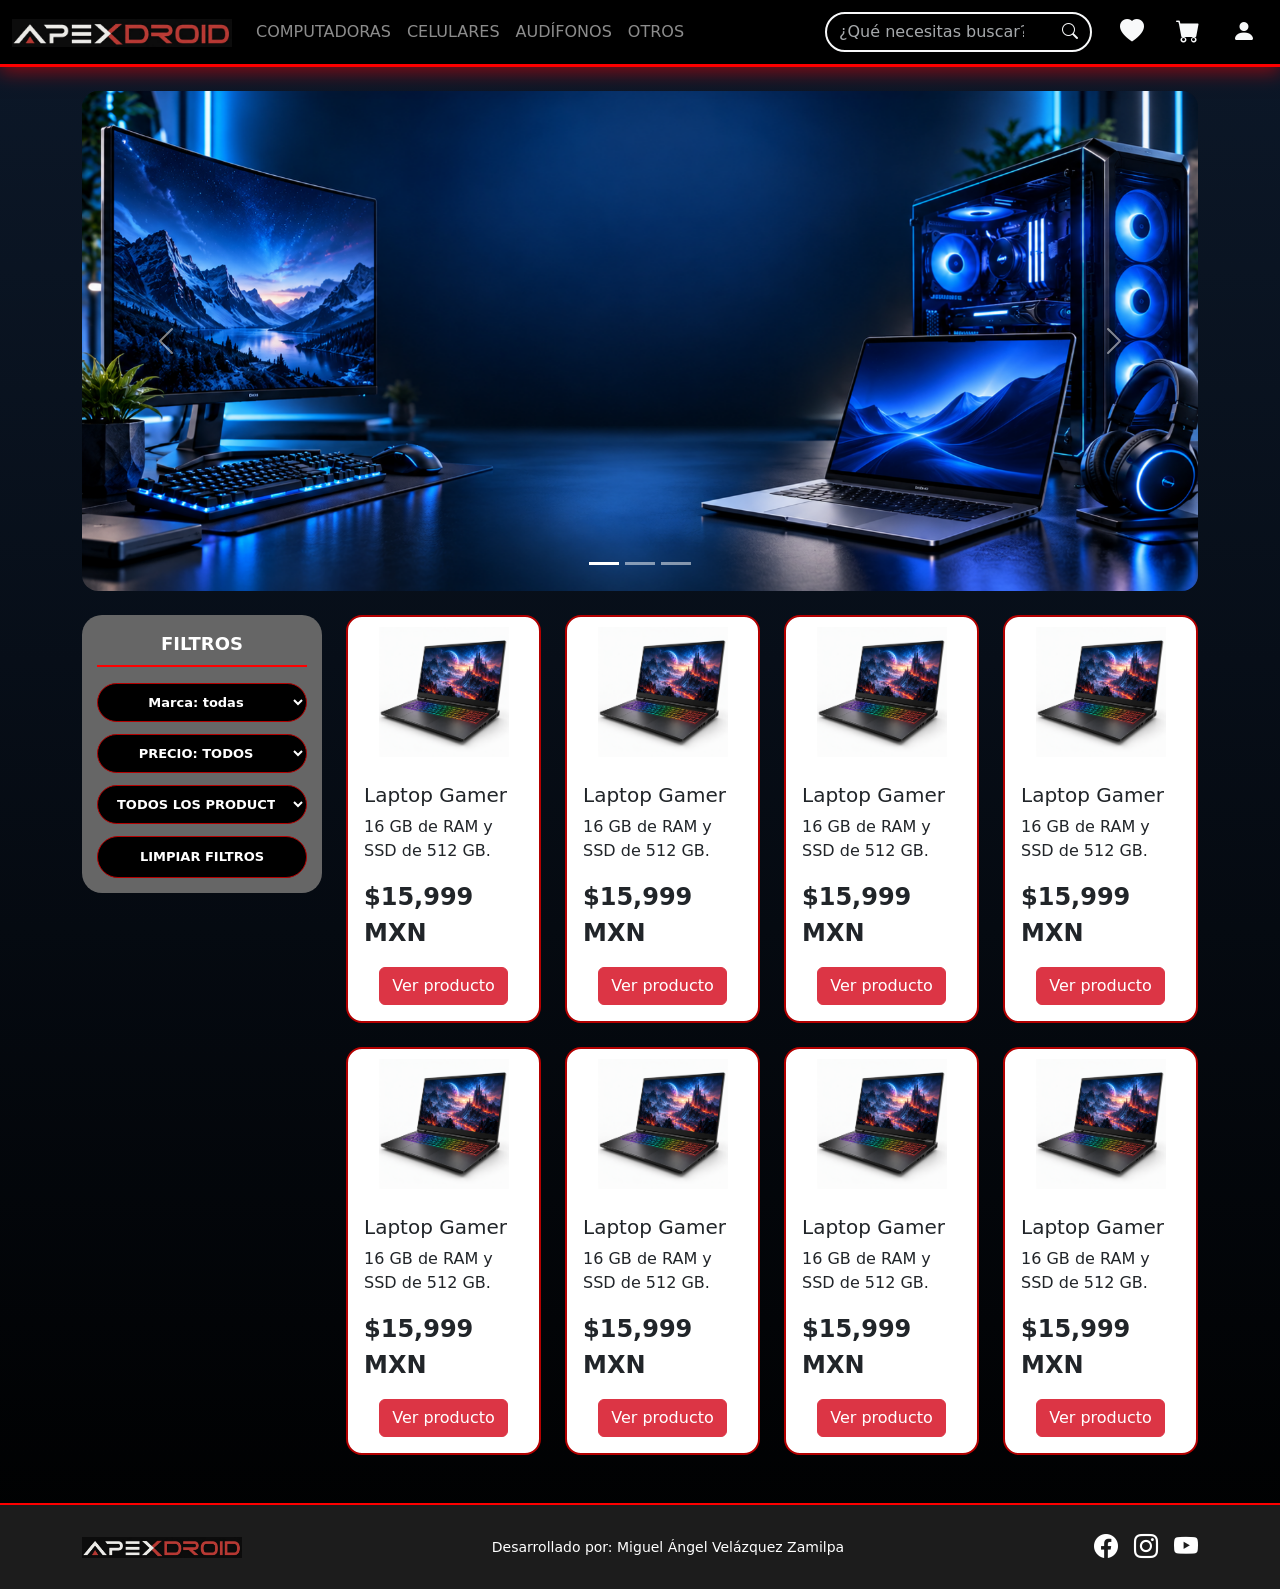
==== commit de09dcf6: "agregando nombres en pie de pagina y detalles finales" ====
--- a/index.html
+++ b/index.html
@@ -288,7 +288,7 @@
           <img src="assets/img/logo.png" alt="ApexDroid" width="160">
       </a>
 
-      <p class="small mb-0">ApexDroid &copy; 2026 - Todos los derechos reservados</p>
+      <p class="small mb-0">Desarrollado por: Miguel Ángel Velázquez Zamilpa</p>
 
         <div class="d-flex gap-3 fs-4">
         <a href="https://www.facebook.com/" target="_blank"><i class="bi bi-facebook"></i></a>
